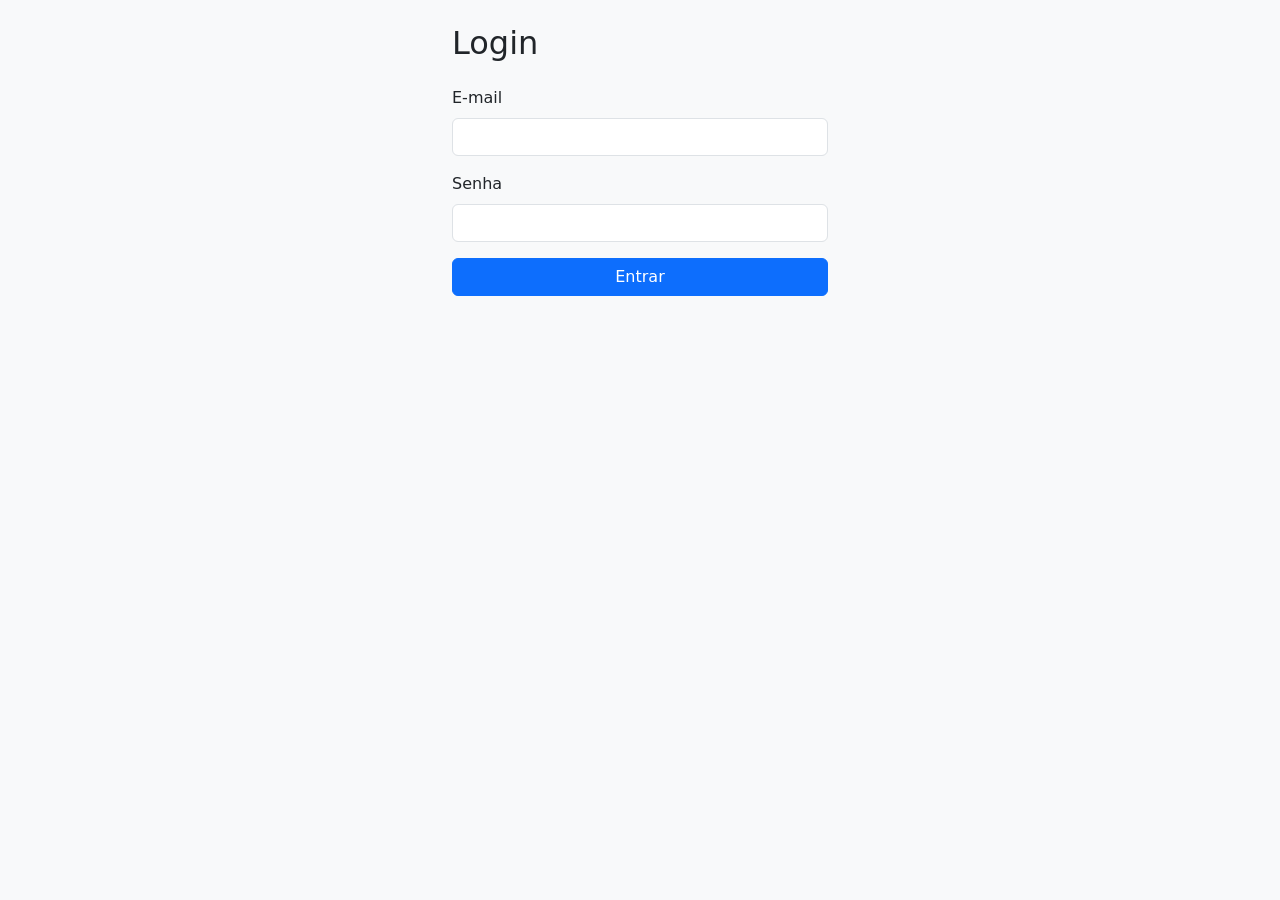
==== frontend/index.html @ 5069cafd "feat: estrutura inicial de componentes com tela de login integrada ao backend" ====
<!DOCTYPE html>
<html lang="pt-BR">
<head>
  <meta charset="UTF-8">
  <meta http-equiv="refresh" content="0; url=login/login.html">
  <title>Churrasqueiro - Redirecionando</title>
</head>
<body style="background: #1f1d2b; color: #fff; font-family: sans-serif; display: flex; align-items: center; justify-content: center; height: 100vh;">
  <p>Carregando sistema... <a href="login/login.html" style="color: #ea7c69;">Clique aqui</a> caso não seja redirecionado automaticamente.</p>
</body>
</html>
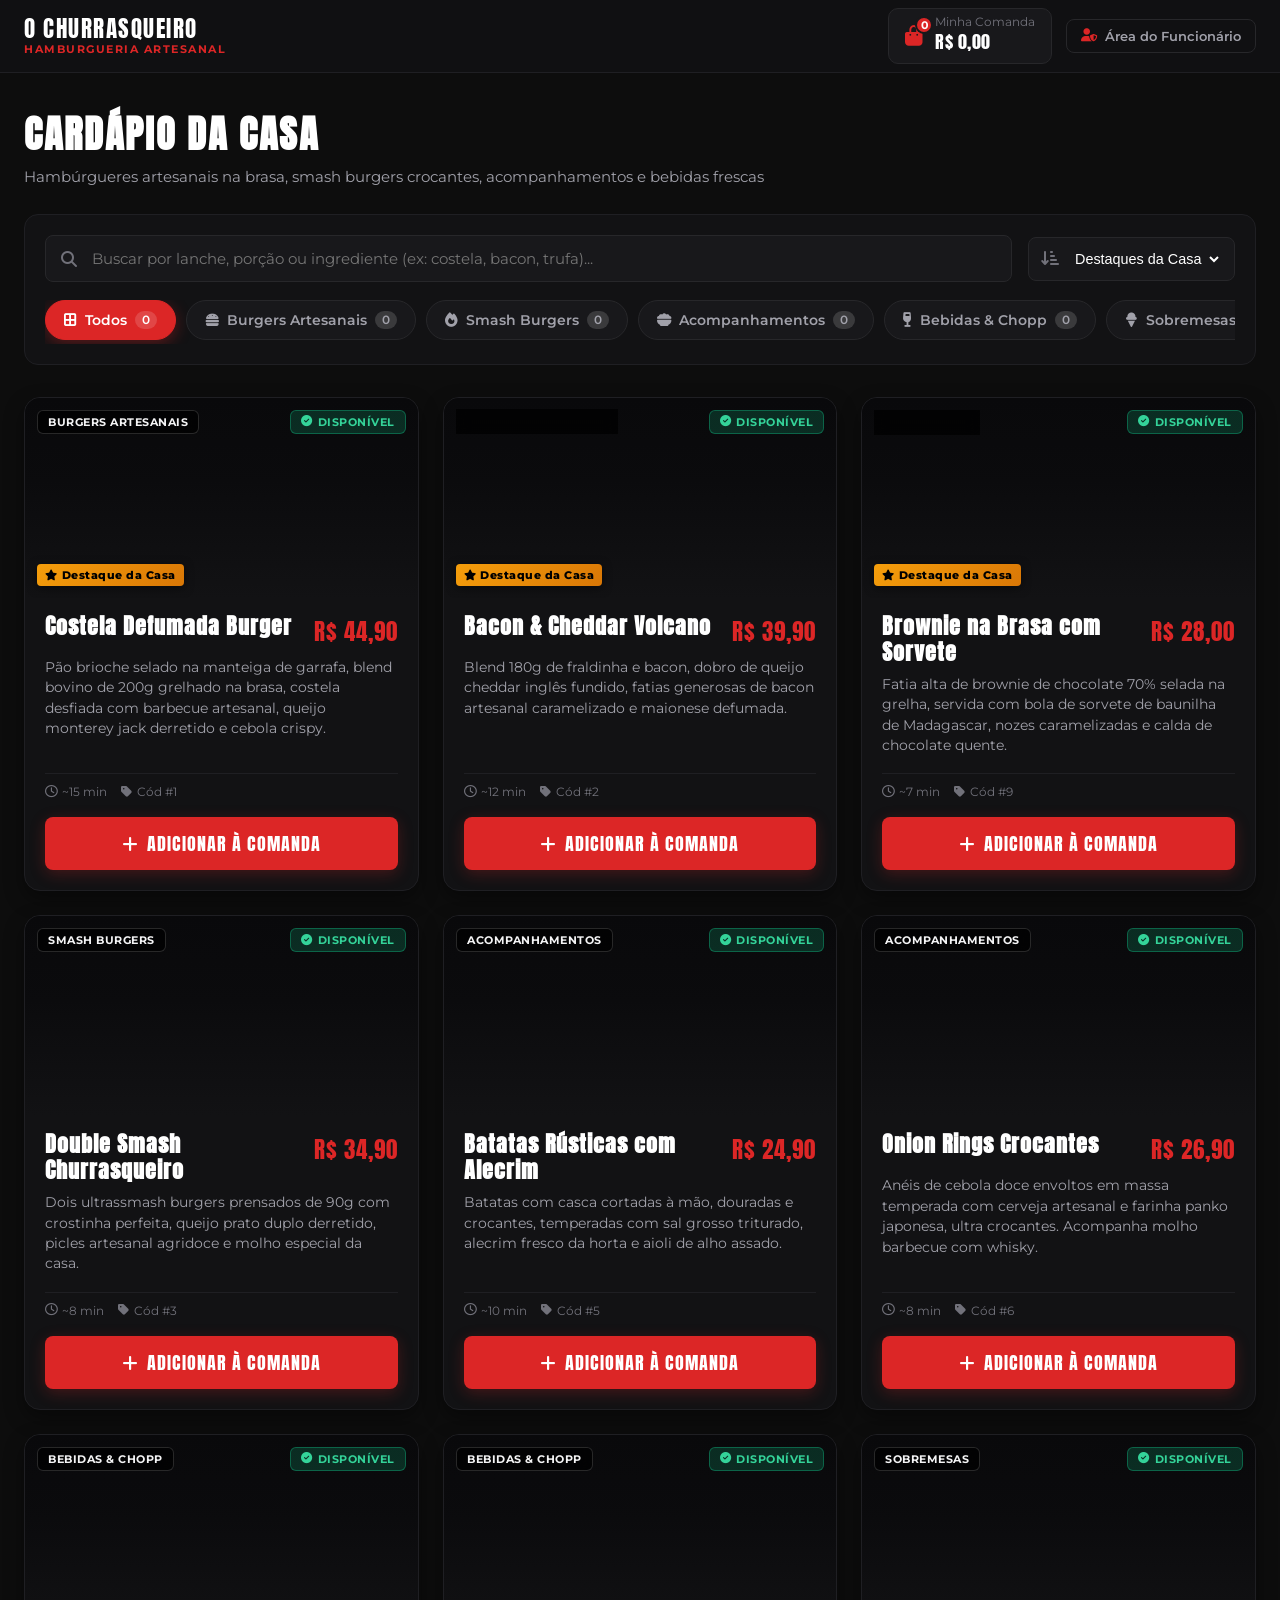
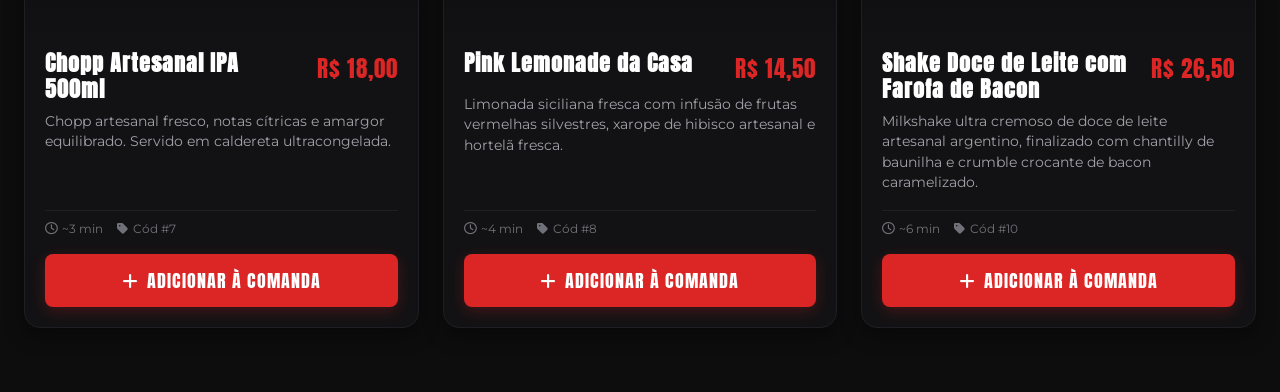
==== commit b7c9d3f9: "feat: tela de cardápio (mockada)" ====
--- a/frontend/index.html
+++ b/frontend/index.html
@@ -2,10 +2,10 @@
 <html lang="pt-BR">
 <head>
   <meta charset="UTF-8">
-  <meta http-equiv="refresh" content="0; url=login/login.html">
-  <title>Churrasqueiro - Redirecionando</title>
+  <meta http-equiv="refresh" content="0; url=cardapio/cardapio.html">
+  <title>O Churrasqueiro - Cardápio</title>
 </head>
-<body style="background: #1f1d2b; color: #fff; font-family: sans-serif; display: flex; align-items: center; justify-content: center; height: 100vh;">
-  <p>Carregando sistema... <a href="login/login.html" style="color: #ea7c69;">Clique aqui</a> caso não seja redirecionado automaticamente.</p>
+<body style="background: #0d0d0d; color: #fff; font-family: sans-serif; display: flex; align-items: center; justify-content: center; height: 100vh;">
+  <p>Carregando Cardápio... <a href="cardapio/cardapio.html" style="color: #dc2626;">Clique aqui</a> caso não seja redirecionado automaticamente.</p>
 </body>
 </html>
